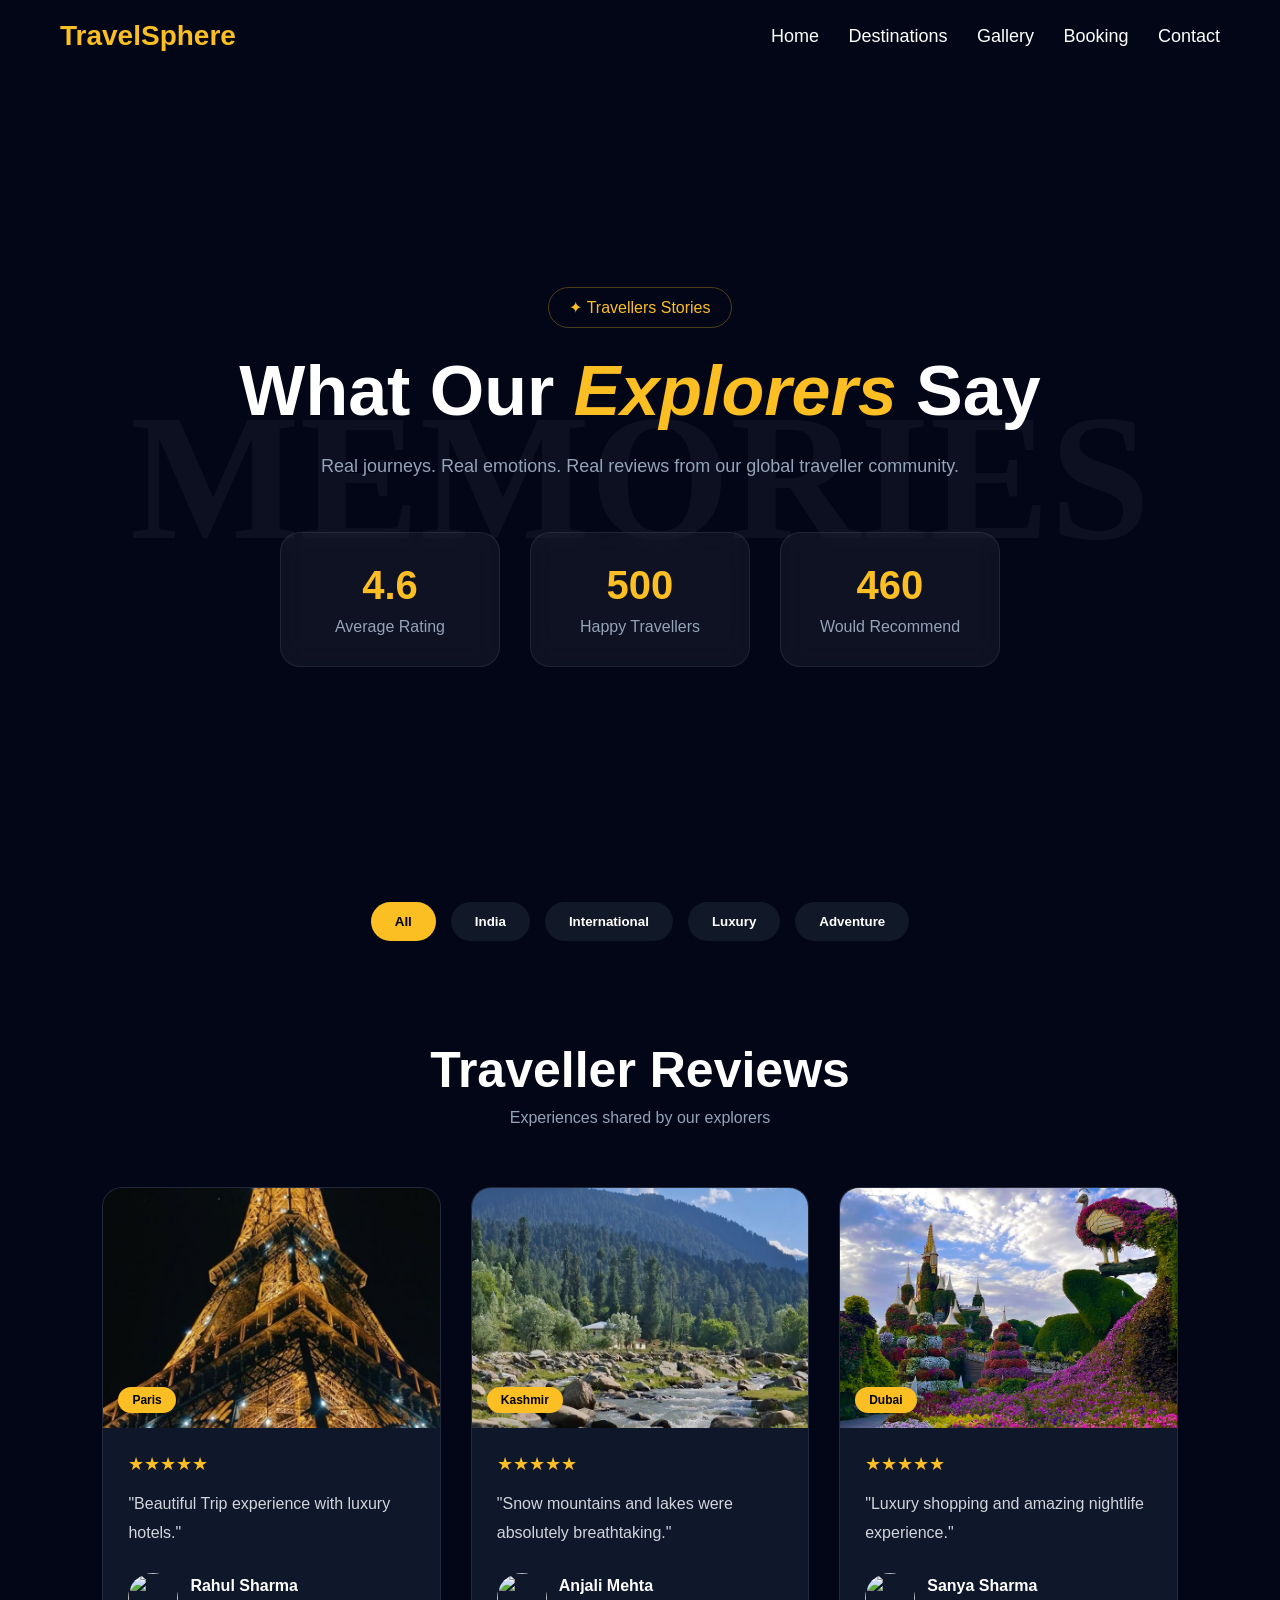
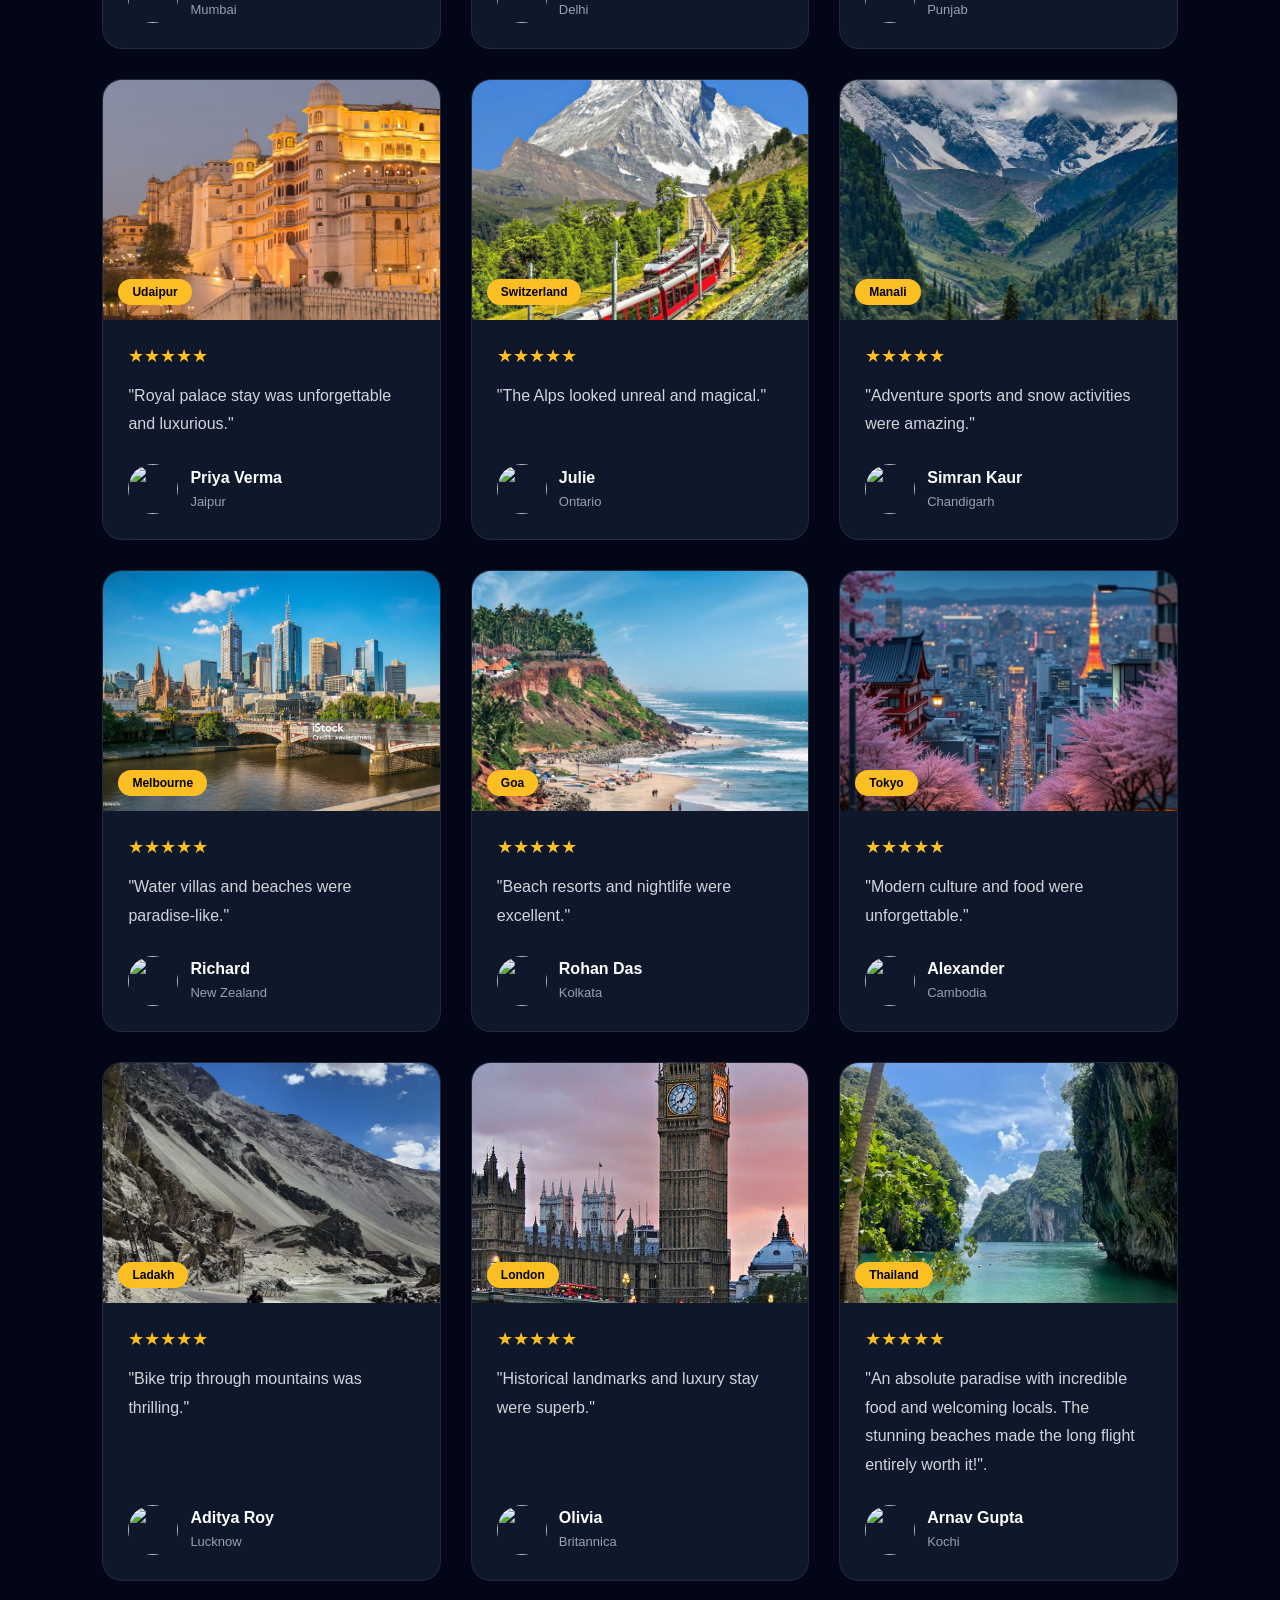
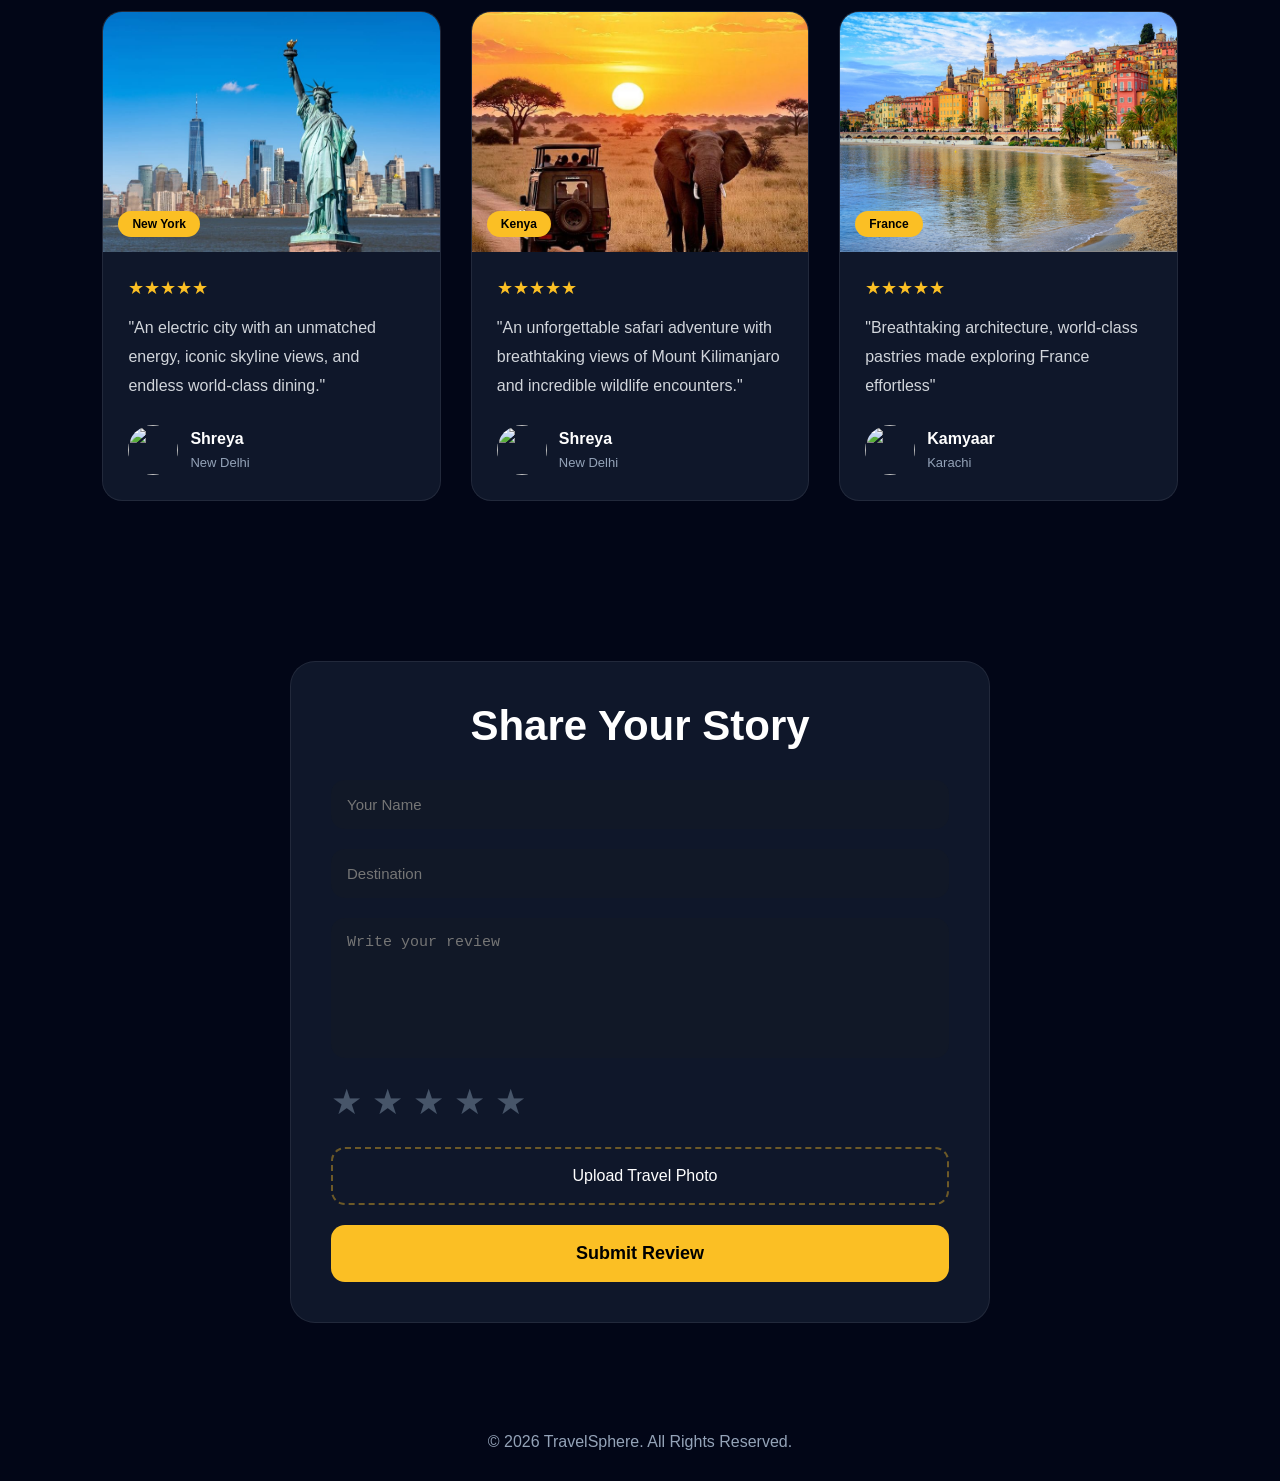
==== gallery.html @ 38e090d0 "Added images and project files" ====
<!DOCTYPE html>
<html lang="en">
<head>
    <meta charset="UTF-8" />
    <meta name="viewport" content="width=device-width, initial-scale=1.0" />
    <title>TravelSphere - Customer Reviews</title>
    <link rel="stylesheet" href="gallery.css">
</head>
<body>
    <!-- ================= HEADER ================= -->
    <header>
        <h1 class="logo">TravelSphere</h1>
        <nav>
            <a href="index.html">Home</a>
            <a href="destinations.html">Destinations</a>
            <a href="gallery.html">Gallery</a>
            <a href="booking.html">Booking</a>
            <a href="contact.html">Contact</a>
        </nav>
    </header>
    <section class="hero">
        <div class="hero-bg-text">MEMORIES</div>
        <div class="hero-content">
            <span class="hero-tag">
                ✦ Travellers Stories
            </span>
            <h1>
                What Our <span>Explorers</span> Say
            </h1>
            <p>
                Real journeys. Real emotions. Real reviews from our global traveller community.
            </p>
            <div class="stats">
                <div class="stat-box">
                    <h2 class="counter" data-target="4.6">4.6</h2>
                    <span>Average Rating</span>
                </div>
                <div class="stat-box">
                    <h2 class="counter" data-target="500">500</h2>
                    <span>Happy Travellers</span>
                </div>
                <div class="stat-box">
                    <h2 class="counter" data-target="460">460</h2>
                    <span>Would Recommend</span>
                </div>
            </div>
        </div>
    </section>
    <!-- FILTERS -->
    <section class="filters">
        <button class="filter-btn active" data-filter="all">All</button>
        <button class="filter-btn" data-filter="india">India</button>
        <button class="filter-btn" data-filter="international">International</button>
        <button class="filter-btn" data-filter="luxury">Luxury</button>
        <button class="filter-btn" data-filter="adventure">Adventure</button>
    </section>
    <!-- REVIEWS -->
    <section class="reviews-section">
        <div class="section-title">
            <h2>Traveller Reviews</h2>
            <p>Experiences shared by our explorers</p>
        </div>
        <div class="reviews-grid" id="reviewsGrid">
            <!-- CARD 1 -->
            <div class="review-card" data-category="international luxury">
                <div class="image-box">
                    <img src="IMAGES/PARIS.jpeg" alt="">
                    <span class="destination-tag">Paris</span>
                </div>
                <div class="review-content">
                    <div class="stars">★★★★★</div>
                    <p>"Beautiful Trip experience with luxury hotels."</p>
                    <div class="reviewer">
                        <img src="https://api.dicebear.com/7.x/avataaars/svg?seed=1">
                        <div>
                            <h4>Rahul Sharma</h4>
                            <span>Mumbai</span>
                        </div>
                    </div>
                </div>
            </div>
            <!-- CARD 2 -->
            <div class="review-card" data-category="india adventure">
                <div class="image-box">
                    <img src="IMAGES/Kashmir.jpeg" alt="">
                    <span class="destination-tag">Kashmir</span>
                </div>
                <div class="review-content">
                    <div class="stars">★★★★★</div>
                    <p>"Snow mountains and lakes were absolutely breathtaking."</p>
                    <div class="reviewer">
                        <img src="https://api.dicebear.com/7.x/avataaars/svg?seed=2">
                        <div>
                            <h4>Anjali Mehta</h4>
                            <span>Delhi</span>
                        </div>
                    </div>
                </div>
            </div>
            <!-- CARD 3 -->
            <div class="review-card" data-category="international luxury">
                <div class="image-box">
                    <img src="IMAGES/DUBAI2.jpeg" alt="">
                    <span class="destination-tag">Dubai</span>
                </div>
                <div class="review-content">
                    <div class="stars">★★★★★</div>
                    <p>"Luxury shopping and amazing nightlife experience."</p>
                    <div class="reviewer">
                        <img src="https://api.dicebear.com/7.x/avataaars/svg?seed=3">
                        <div>
                            <h4>Sanya Sharma</h4>
                            <span>Punjab</span>
                        </div>
                    </div>
                </div>
            </div>
            <!-- CARD 4 -->
            <div class="review-card" data-category="india luxury">
                <div class="image-box">
                    <img src="IMAGES/UDAIPUR.jpeg" alt="">
                    <span class="destination-tag">Udaipur</span>
                </div>
                <div class="review-content">
                    <div class="stars">★★★★★</div>
                    <p>"Royal palace stay was unforgettable and luxurious."</p>
                    <div class="reviewer">
                        <img src="https://api.dicebear.com/7.x/avataaars/svg?seed=4">
                        <div>
                            <h4>Priya Verma</h4>
                            <span>Jaipur</span>
                        </div>
                    </div>
                </div>
            </div>
            <!-- CARD 5 -->
            <div class="review-card" data-category="international adventure">
                <div class="image-box">
                    <img src="IMAGES/Switzerland2.jpeg" alt="">
                    <span class="destination-tag">Switzerland</span>
                </div>
                <div class="review-content">
                    <div class="stars">★★★★★</div>
                    <p>"The Alps looked unreal and magical."</p>
                    <div class="reviewer">
                        <img src="https://api.dicebear.com/7.x/avataaars/svg?seed=5">
                        <div>
                            <h4>Julie</h4>
                            <span>Ontario</span>
                        </div>
                    </div>
                </div>
            </div>
            <!-- CARD 6 -->
            <div class="review-card" data-category="india adventure">
                <div class="image-box">
                    <img src="IMAGES/Manali.jpeg" alt="">
                    <span class="destination-tag">Manali</span>
                </div>
                <div class="review-content">
                    <div class="stars">★★★★★</div>
                    <p>"Adventure sports and snow activities were amazing."</p>
                    <div class="reviewer">
                        <img src="https://api.dicebear.com/7.x/avataaars/svg?seed=6">
                        <div>
                            <h4>Simran Kaur</h4>
                            <span>Chandigarh</span>
                        </div>
                    </div>
                </div>
            </div>
            <!-- CARD 7 -->
            <div class="review-card" data-category="international luxury">
                <div class="image-box">
                    <img src="IMAGES/Melbourne.jpg" alt="">
                    <span class="destination-tag">Melbourne</span>
                </div>
                <div class="review-content">
                    <div class="stars">★★★★★</div>
                    <p>"Water villas and beaches were paradise-like."</p>
                    <div class="reviewer">
                        <img src="https://api.dicebear.com/7.x/avataaars/svg?seed=7">
                        <div>
                            <h4>Richard</h4>
                            <span>New Zealand</span>
                        </div>
                    </div>
                </div>
            </div>
            <!-- CARD 8 -->
            <div class="review-card" data-category="india luxury">
                <div class="image-box">
                    <img src="IMAGES/Goa.jpeg" alt="">
                    <span class="destination-tag">Goa</span>
                </div>
                <div class="review-content">
                    <div class="stars">★★★★★</div>
                    <p>"Beach resorts and nightlife were excellent."</p>
                    <div class="reviewer">
                        <img src="https://api.dicebear.com/7.x/avataaars/svg?seed=8">
                        <div>
                            <h4>Rohan Das</h4>
                            <span>Kolkata</span>
                        </div>
                    </div>
                </div>
            </div>
            <!-- CARD 9 -->
            <div class="review-card" data-category="international adventure">
                <div class="image-box">
                    <img src="IMAGES/TOKYO.jpeg" alt="">
                    <span class="destination-tag">Tokyo</span>
                </div>
                <div class="review-content">
                    <div class="stars">★★★★★</div>
                    <p>"Modern culture and food were unforgettable."</p>
                    <div class="reviewer">
                        <img src="https://api.dicebear.com/7.x/avataaars/svg?seed=9">
                        <div>
                            <h4>Alexander</h4>
                            <span>Cambodia</span>
                        </div>
                    </div>
                </div>
            </div>
            <!-- CARD 10 -->
            <div class="review-card" data-category="india adventure">
                <div class="image-box">
                    <img src="IMAGES/ladakh.jpeg" alt="">
                    <span class="destination-tag">Ladakh</span>
                </div>
                <div class="review-content">
                    <div class="stars">★★★★★</div>
                    <p>"Bike trip through mountains was thrilling."</p>
                    <div class="reviewer">
                        <img src="https://api.dicebear.com/7.x/avataaars/svg?seed=10">
                        <div>
                            <h4>Aditya Roy</h4>
                            <span>Lucknow</span>
                        </div>
                    </div>
                </div>
            </div>
            <!-- CARD 11 -->
            <div class="review-card" data-category="international luxury">
                <div class="image-box">
                    <img src="IMAGES/LONDON.jpeg" alt="">
                    <span class="destination-tag">London</span>
                </div>
                <div class="review-content">
                    <div class="stars">★★★★★</div>
                    <p>"Historical landmarks and luxury stay were superb."</p>
                    <div class="reviewer">
                        <img src="https://api.dicebear.com/7.x/avataaars/svg?seed=11">
                        <div>
                            <h4>Olivia</h4>
                            <span>Britannica</span>
                        </div>
                    </div>
                </div>
            </div>
            <!-- CARD 12 -->
            <div class="review-card" data-category="international luxury">
                <div class="image-box">
                    <img src="IMAGES/krabithailand.jpeg" alt="">
                    <span class="destination-tag">Thailand</span>
                </div>
                <div class="review-content">
                    <div class="stars">★★★★★</div>
                    <p>"An absolute paradise with incredible food and welcoming locals. The stunning beaches made the
                        long flight entirely worth it!".</p>
                    <div class="reviewer">
                        <img src="https://api.dicebear.com/7.x/avataaars/svg?seed=12">
                        <div>
                            <h4>Arnav Gupta</h4>
                            <span>Kochi</span>
                        </div>
                    </div>
                </div>
            </div>
            <!-- CARD 13 -->
            <div class="review-card" data-category="international luxury">
                <div class="image-box">
                    <img src="IMAGES/New York usa.jpg" alt="">
                    <span class="destination-tag">New York</span>
                </div>
                <div class="review-content">
                    <div class="stars">★★★★★</div>
                    <p>"An electric city with an unmatched energy, iconic skyline views, and endless world-class dining."</p>
                    <div class="reviewer">
                        <img src="https://api.dicebear.com/7.x/avataaars/svg?seed=14">
                        <div>
                            <h4>Shreya</h4>
                            <span>New Delhi</span>
                        </div>
                    </div>
                </div>
            </div>
            <!-- CARD 14 -->
            <div class="review-card" data-category="international adventure">
                <div class="image-box">
                    <img src="IMAGES/KENYA.jpeg" alt="">
                    <span class="destination-tag">Kenya</span>
                </div>
                <div class="review-content">
                    <div class="stars">★★★★★</div>
                    <p>"An unforgettable safari adventure with breathtaking views of Mount Kilimanjaro and incredible wildlife encounters."</p>
                    <div class="reviewer">
                        <img src="https://api.dicebear.com/7.x/avataaars/svg?seed=16">
                        <div>
                            <h4>Shreya</h4>
                            <span>New Delhi</span>
                        </div>
                    </div>
                </div>
            </div>
            <!-- CARD 15 -->
            <div class="review-card" data-category="international luxury">
                <div class="image-box">
                    <img src="IMAGES/Menton in france.jpg" alt="">
                    <span class="destination-tag">France</span>
                </div>
                <div class="review-content">
                    <div class="stars">★★★★★</div>
                    <p>"Breathtaking architecture, world-class pastries made exploring France effortless"</p>
                    <div class="reviewer">
                        <img src="https://api.dicebear.com/7.x/avataaars/svg?seed=17">
                        <div>
                            <h4>Kamyaar</h4>
                            <span>Karachi</span>
                        </div>
                    </div>
                </div>
            </div>
        </div>
    </section>
    <!-- ADD REVIEW -->
    <section class="add-review-section">
        <div class="form-container">
            <h2>Share Your Story</h2>
            <input type="text" id="name" placeholder="Your Name">
            <input type="text" id="destination" placeholder="Destination">
            <textarea id="reviewText" placeholder="Write your review"></textarea>
            <div class="star-rating" id="starRating">
                <span class="star" data-value="1">★</span>
                <span class="star" data-value="2">★</span>
                <span class="star" data-value="3">★</span>
                <span class="star" data-value="4">★</span>
                <span class="star" data-value="5">★</span>
            </div>
            <label class="upload-btn">
                <i class="fa-solid fa-camera"></i>
                Upload Travel Photo
                <input type="file" id="photoUpload" hidden>
            </label>
            <div class="preview-box hidden" id="previewBox">
                <img id="previewImage" src="">
            </div>
            <button id="submitBtn">
                Submit Review
            </button>
        </div>
    </section>
    <!-- FOOTER -->
    <footer>
        <p>© 2026 TravelSphere. All Rights Reserved.</p>
    </footer>
    <script src="gallery.js"></script>
</body>
</html>
---- gallery.css ----
/* Removes default browser spacing and sets box model */
* {
    margin: 0;
    padding: 0;
    box-sizing: border-box;
}
/* ================= BODY ================= */
/* Main page styling */
body {
    font-family: 'DM Sans', sans-serif;
    background: #020617;
    color: white;
    overflow-x: hidden; /* Prevent horizontal scrolling */
}
/* ================= HEADER ================= */
header {
    display: flex; /* Flexbox layout */
    justify-content: space-between; /* Space between logo and nav */
    align-items: center; /* Vertical alignment */
    padding: 20px 60px; /* Inner spacing */
    background: #020617; /* Dark background */
    position: sticky; /* Sticky header */
    top: 0; /* Stick to top */
    z-index: 1000; /* Keep above other content */
}
/* ================= LOGO ================= */
.logo {
    color: #fbbf24; /* Gold color */
    font-size: 28px;
    font-weight: bold;
}
/* ================= NAVIGATION ================= */
nav a {
    color: white;
    margin-left: 25px; /* Space between links */
    text-decoration: none; /* Remove underline */
    font-size: 18px;
    position: relative; /* Needed for hover underline */
}
/* Underline animation */
nav a::after {
    content: "";
    position: absolute;
    width: 0%; /* Hidden by default */
    height: 2px;
    background: #fbbf24;
    left: 0;
    bottom: -5px;
    transition: 0.4s;
}
/* Expand underline on hover */
nav a:hover::after {
    width: 100%;
}
/* ================= HERO SECTION ================= */
.hero {
    min-height: 90vh; /* Full screen height */
    display: flex;
    justify-content: center;
    align-items: center;
    text-align: center;
    position: relative;
    padding: 80px 20px;
}
/* Large faded background text */
.hero-bg-text {
    position: absolute;
    font-size: 180px;
    opacity: 0.04;
    font-family: 'Playfair Display', serif;
    font-weight: bold;
}
/* Hero content container */
.hero-content {
    position: relative;
    z-index: 2;
    max-width: 850px;
}
/* Small hero badge/tag */
.hero-tag {
    display: inline-block;
    padding: 10px 20px;
    border: 1px solid rgba(251, 191, 36, 0.3);
    border-radius: 50px;
    color: #fbbf24;
    margin-bottom: 25px;
}
/* Main hero heading */
.hero h1 {
    font-size: 70px;
    line-height: 1.1;
    margin-bottom: 20px;
}
/* Highlighted text inside heading */
.hero h1 span {
    color: #fbbf24;
    font-style: italic;
}
/* Hero paragraph */
.hero p {
    color: #94a3b8;
    font-size: 18px;
    line-height: 1.8;
    margin-bottom: 50px;
}
/* ================= STATS SECTION ================= */
.stats {
    display: flex;
    justify-content: center;
    gap: 30px;
    flex-wrap: wrap;
}
/* Individual stat card */
.stat-box {
    background: rgba(255, 255, 255, 0.05);
    border: 1px solid rgba(255, 255, 255, 0.08);
    padding: 30px;
    border-radius: 20px;
    width: 220px;
    backdrop-filter: blur(15px);
    transition: 0.3s;
}
/* Hover effect */
.stat-box:hover {
    transform: translateY(-8px);
}
/* Stat number */
.stat-box h2 {
    color: #fbbf24;
    font-size: 40px;
    margin-bottom: 10px;
}
/* Stat label */
.stat-box span {
    color: #94a3b8;
}
/* ================= FILTER BUTTONS ================= */
.filters {
    display: flex;
    justify-content: center;
    gap: 15px;
    flex-wrap: wrap;
    padding: 20px;
}
/* Filter button style */
.filter-btn {
    padding: 12px 24px;
    border: none;
    border-radius: 40px;
    background: #111827;
    color: white;
    cursor: pointer;
    transition: 0.3s;
    font-weight: 600;
}
/* Active and hover state */
.filter-btn:hover,
.filter-btn.active {
    background: #fbbf24;
    color: black;
}
/* ================= REVIEWS SECTION ================= */
.reviews-section {
    padding: 80px 8%;
}
/* Section title wrapper */
.section-title {
    text-align: center;
    margin-bottom: 60px;
}
/* Main section heading */
.section-title h2 {
    font-size: 50px;
    margin-bottom: 10px;
}
/* Section subtitle */
.section-title p {
    color: #94a3b8;
}
/* ================= REVIEW GRID ================= */
/* 3 cards per row */
.reviews-grid {
    display: grid;
    grid-template-columns: repeat(3, minmax(0, 1fr));
    gap: 30px;
    align-items: stretch;
}
/* ================= REVIEW CARD ================= */
.review-card {
    background: #0f172a;
    border-radius: 20px;
    overflow: hidden;
    transition: 0.4s;
    border: 1px solid rgba(255, 255, 255, 0.08);
    backdrop-filter: blur(15px);
    display: flex;
    flex-direction: column;
    height: 100%;
    min-height: 100%;
}
/* Card hover animation */
.review-card:hover {
    transform: translateY(-10px);
    box-shadow: 0 20px 40px rgba(0, 0, 0, 0.5);
}
/* ================= IMAGE BOX ================= */
.image-box {
    position: relative;
    overflow: hidden;
}
/* Review image */
.image-box img {
    width: 100%;
    height: 240px;
    object-fit: cover;
    transition: 0.5s;
    cursor: pointer;
    display: block;
}
/* Zoom image on hover */
.review-card:hover img {
    transform: scale(1.08);
}
/* Destination tag on image */
.destination-tag {
    position: absolute;
    bottom: 15px;
    left: 15px;
    background: #fbbf24;
    color: black;
    padding: 6px 14px;
    border-radius: 30px;
    font-size: 12px;
    font-weight: bold;
}
/* ================= REVIEW CONTENT ================= */
.review-content {
    padding: 25px;
    display: flex;
    flex-direction: column;
    flex: 1;
}
/* Star ratings */
.stars {
    color: #fbbf24;
    margin-bottom: 15px;
    font-size: 18px;
}
/* Review text */
.review-content p {
    line-height: 1.8;
    color: #d1d5db;
    margin-bottom: 25px;
    flex: 1;
}
/* ================= REVIEWER INFO ================= */
.reviewer {
    display: flex;
    align-items: center;
    gap: 12px;
    margin-top: auto;
}
/* Reviewer profile image */
.reviewer img {
    width: 50px;
    height: 50px;
    border-radius: 50%;
}
/* Reviewer name */
.reviewer h4 {
    margin-bottom: 5px;
}
/* Reviewer role/location */
.reviewer span {
    color: #94a3b8;
    font-size: 13px;
}
/* ================= ADD REVIEW SECTION ================= */
.add-review-section {
    padding: 80px 8%;
}
/* Review form container */
.form-container {
    max-width: 700px;
    margin: auto;
    background: #0f172a;
    padding: 40px;
    border-radius: 25px;
    border: 1px solid rgba(255, 255, 255, 0.08);
}
/* Form heading */
.form-container h2 {
    text-align: center;
    margin-bottom: 30px;
    font-size: 42px;
}
/* Input and textarea styling */
.form-container input,
.form-container textarea {
    width: 100%;
    padding: 16px;
    margin-bottom: 20px;
    border: none;
    outline: none;
    border-radius: 14px;
    background: #111827;
    color: white;
    font-size: 15px;
}
/* Textarea custom height */
.form-container textarea {
    height: 140px;
    resize: none;
}
/* ================= STAR RATING ================= */
.star-rating {
    display: flex;
    gap: 10px;
    margin-bottom: 25px;
}
/* Individual star */
.star {
    font-size: 35px;
    cursor: pointer;
    color: #475569;
    transition: 0.3s;
}
/* Active selected star */
.star.active {
    color: #fbbf24;
}
/* ================= IMAGE UPLOAD ================= */
.upload-btn {
    display: flex;
    align-items: center;
    justify-content: center;
    gap: 10px;
    padding: 18px;
    border: 2px dashed rgba(251, 191, 36, 0.4);
    border-radius: 14px;
    cursor: pointer;
    margin-bottom: 20px;
    transition: 0.3s;
}
/* Upload hover effect */
.upload-btn:hover {
    background: rgba(251, 191, 36, 0.08);
}
/* ================= IMAGE PREVIEW ================= */
.preview-box {
    margin-bottom: 20px;
}
/* Preview image */
.preview-box img {
    width: 100%;
    border-radius: 15px;
    height: 260px;
    object-fit: cover;
}
/* Hidden utility class */
.hidden {
    display: none;
}
/* ================= SUBMIT BUTTON ================= */
#submitBtn {
    width: 100%;
    padding: 18px;
    border: none;
    border-radius: 14px;
    background: #fbbf24;
    color: black;
    font-size: 18px;
    font-weight: bold;
    cursor: pointer;
    transition: 0.3s;
}
/* Button hover effect */
#submitBtn:hover {
    transform: translateY(-3px);
    box-shadow: 0 10px 25px rgba(251, 191, 36, 0.25);
}
/* ================= FOOTER ================= */
footer {
    text-align: center;
    padding: 30px;
    color: #94a3b8;
}
/* ================= RESPONSIVE DESIGN ================= */
/* ===== TABLET VIEW ===== */
@media(max-width:992px) {
    /* Show 2 cards per row */
    .reviews-grid {
        grid-template-columns: repeat(2, 1fr);
    }
    /* Smaller hero heading */
    .hero h1 {
        font-size: 55px;
    }
}
/* ===== MOBILE VIEW ===== */
@media(max-width:768px) {
    /* Adjust hero heading */
    .hero h1 {
        font-size: 45px;
    }
    /* Smaller background text */
    .hero-bg-text {
        font-size: 100px;
    }
    /* Smaller section heading */
    .section-title h2 {
        font-size: 38px;
    }
    /* Reduce form padding */
    .form-container {
        padding: 25px;
    }
    /* Hide navbar */
    .navbar {
        display: none;
    }
    /* Single column cards */
    .reviews-grid {
        grid-template-columns: 1fr;
    }
    /* Stack stats vertically */
    .stats {
        flex-direction: column;
        align-items: center;
    }
    /* Responsive stat cards */
    .stat-box {
        width: 100%;
        max-width: 320px;
    }
}
/* ===== SMALL MOBILE VIEW ===== */
@media(max-width:480px) {
    /* Smaller hero text */
    .hero h1 {
        font-size: 36px;
    }
    /* Smaller section titles */
    .section-title h2 {
        font-size: 30px;
    }
    /* Reduce review content padding */
    .review-content {
        padding: 20px;
    }
    /* Reduce form padding */
    .form-container {
        padding: 20px;
    }
}
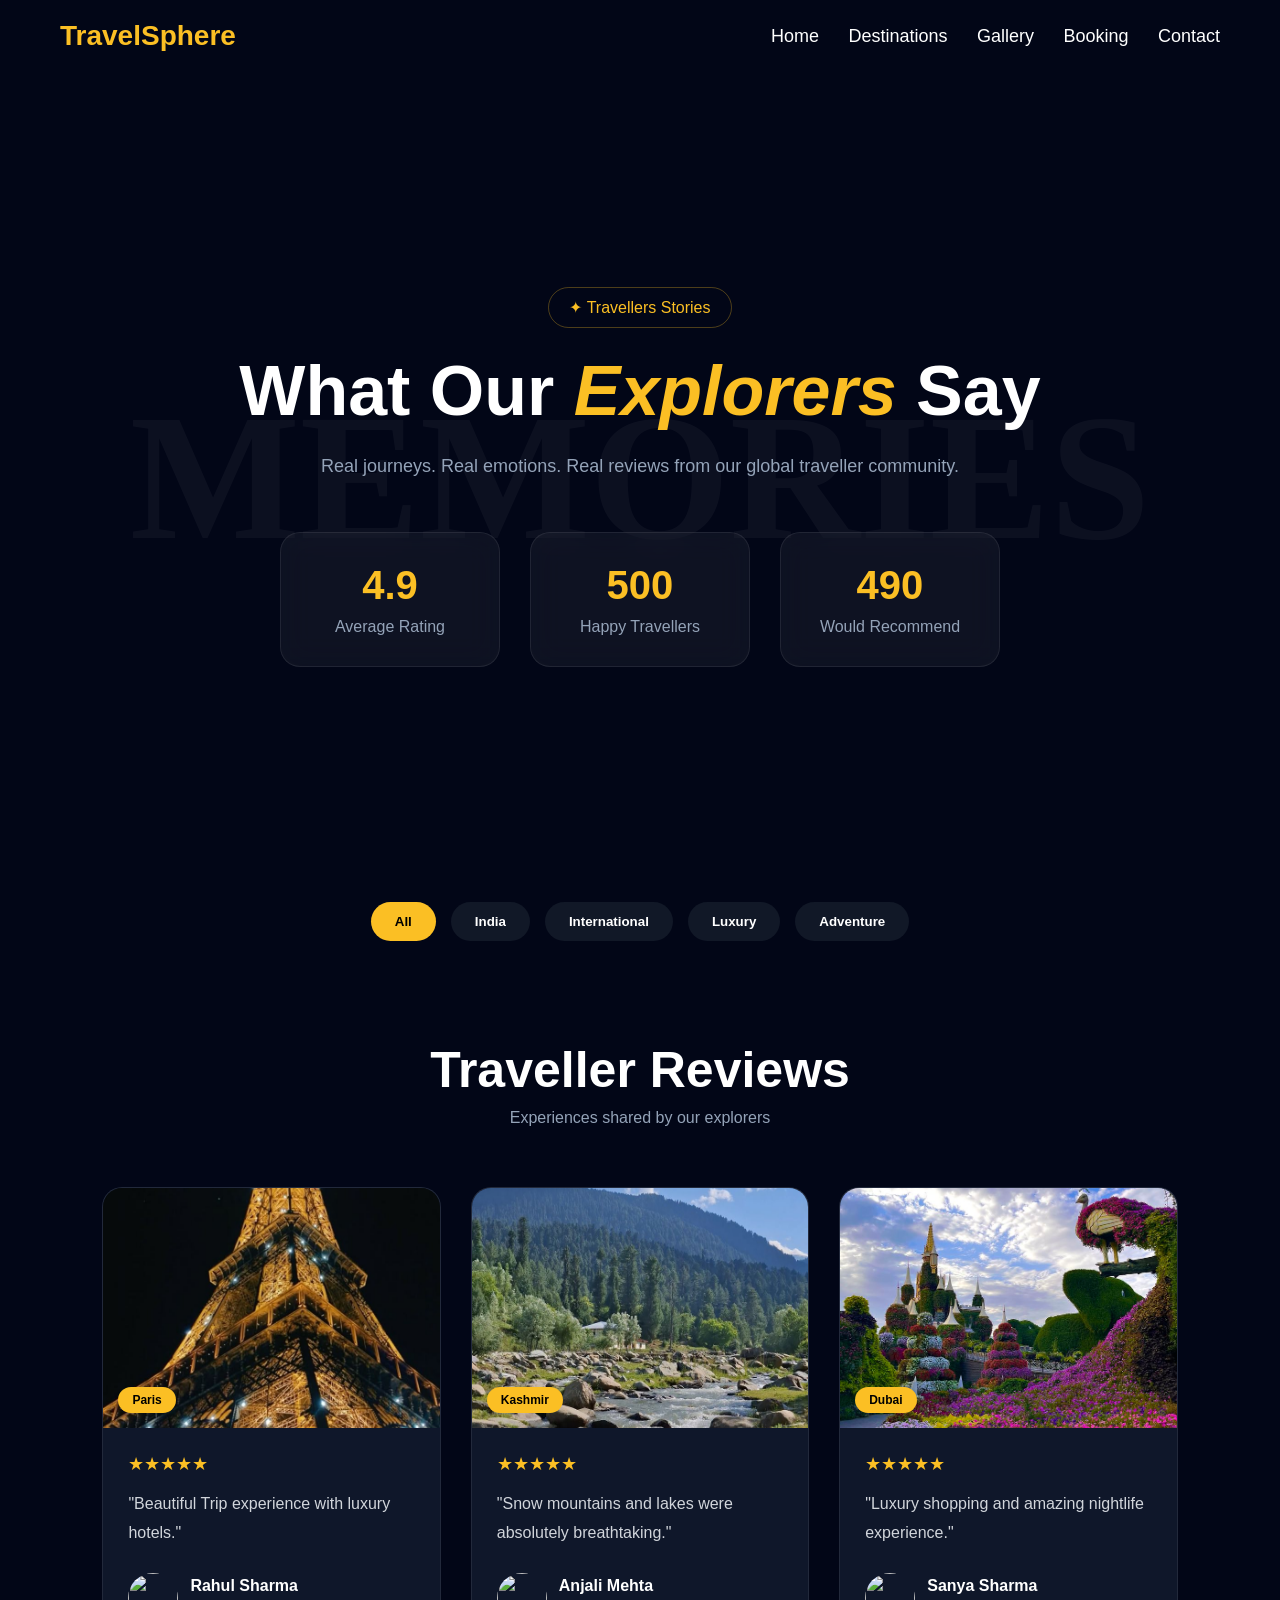
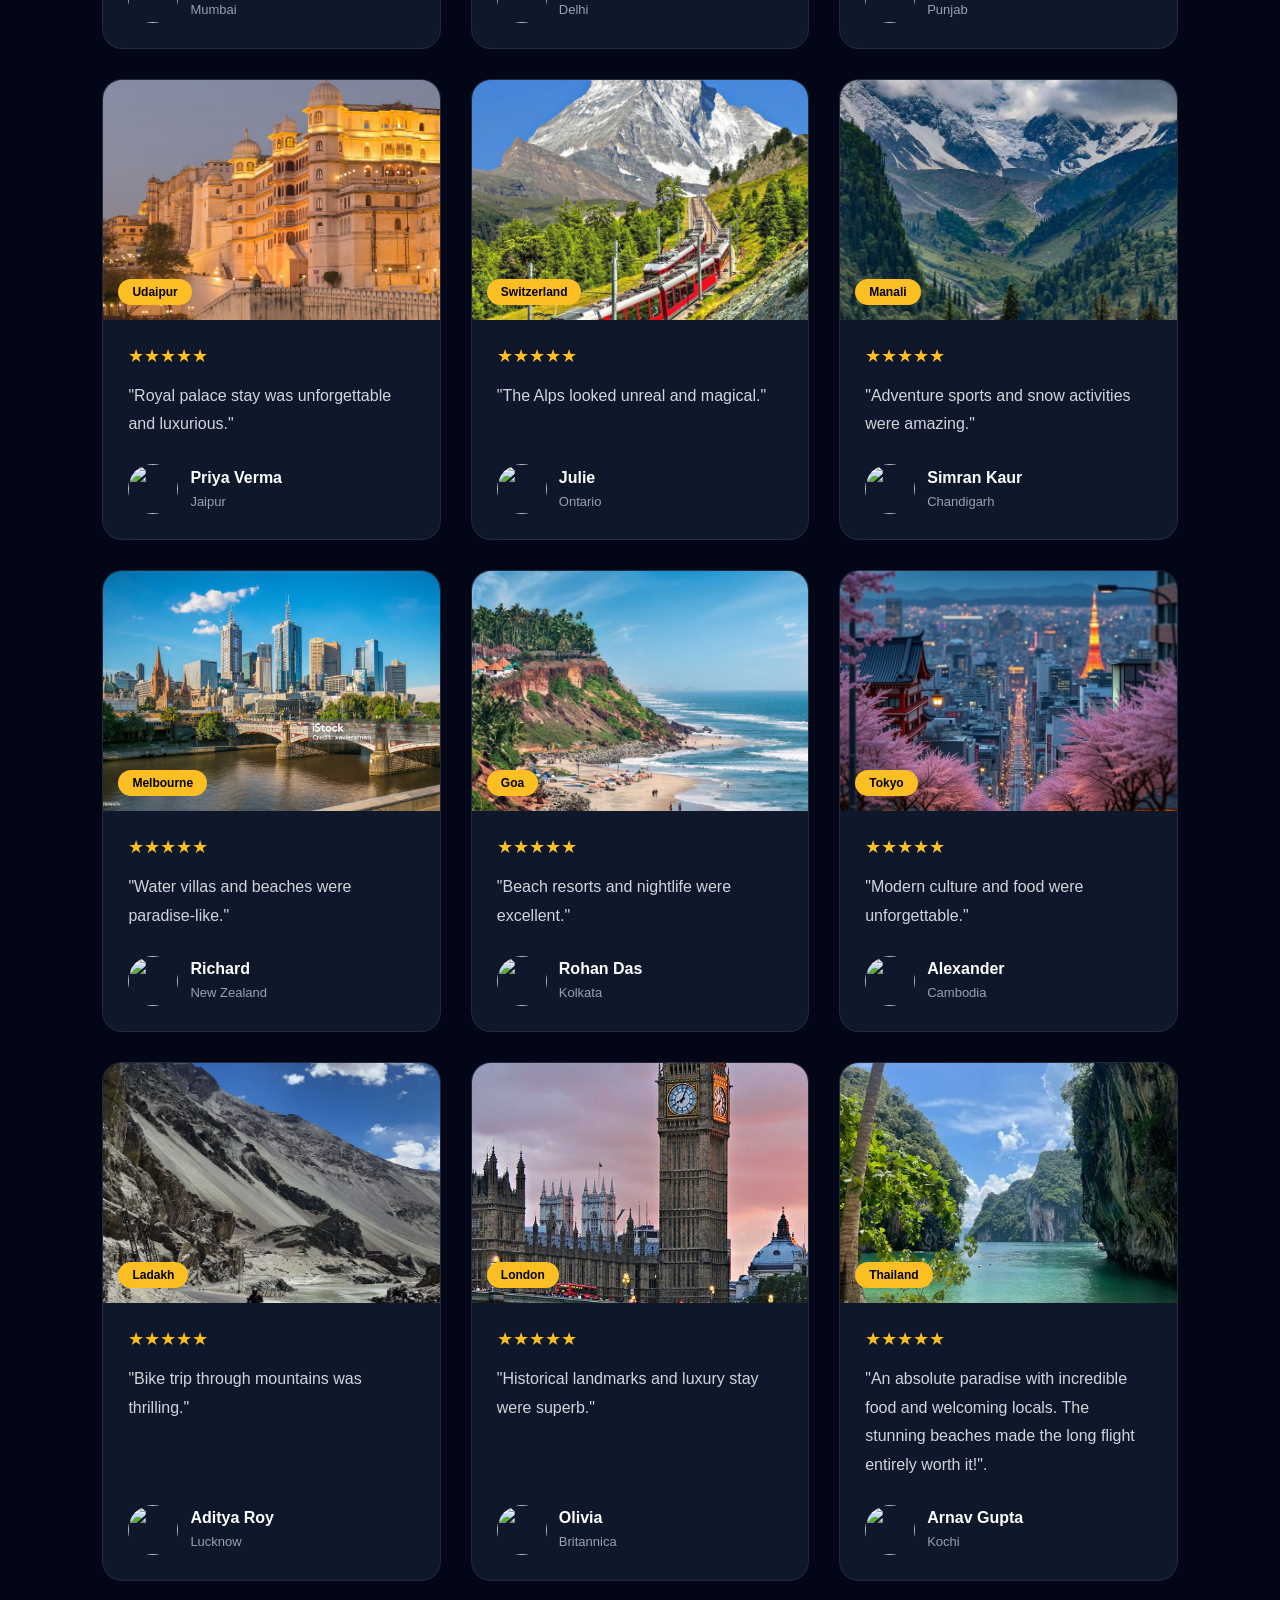
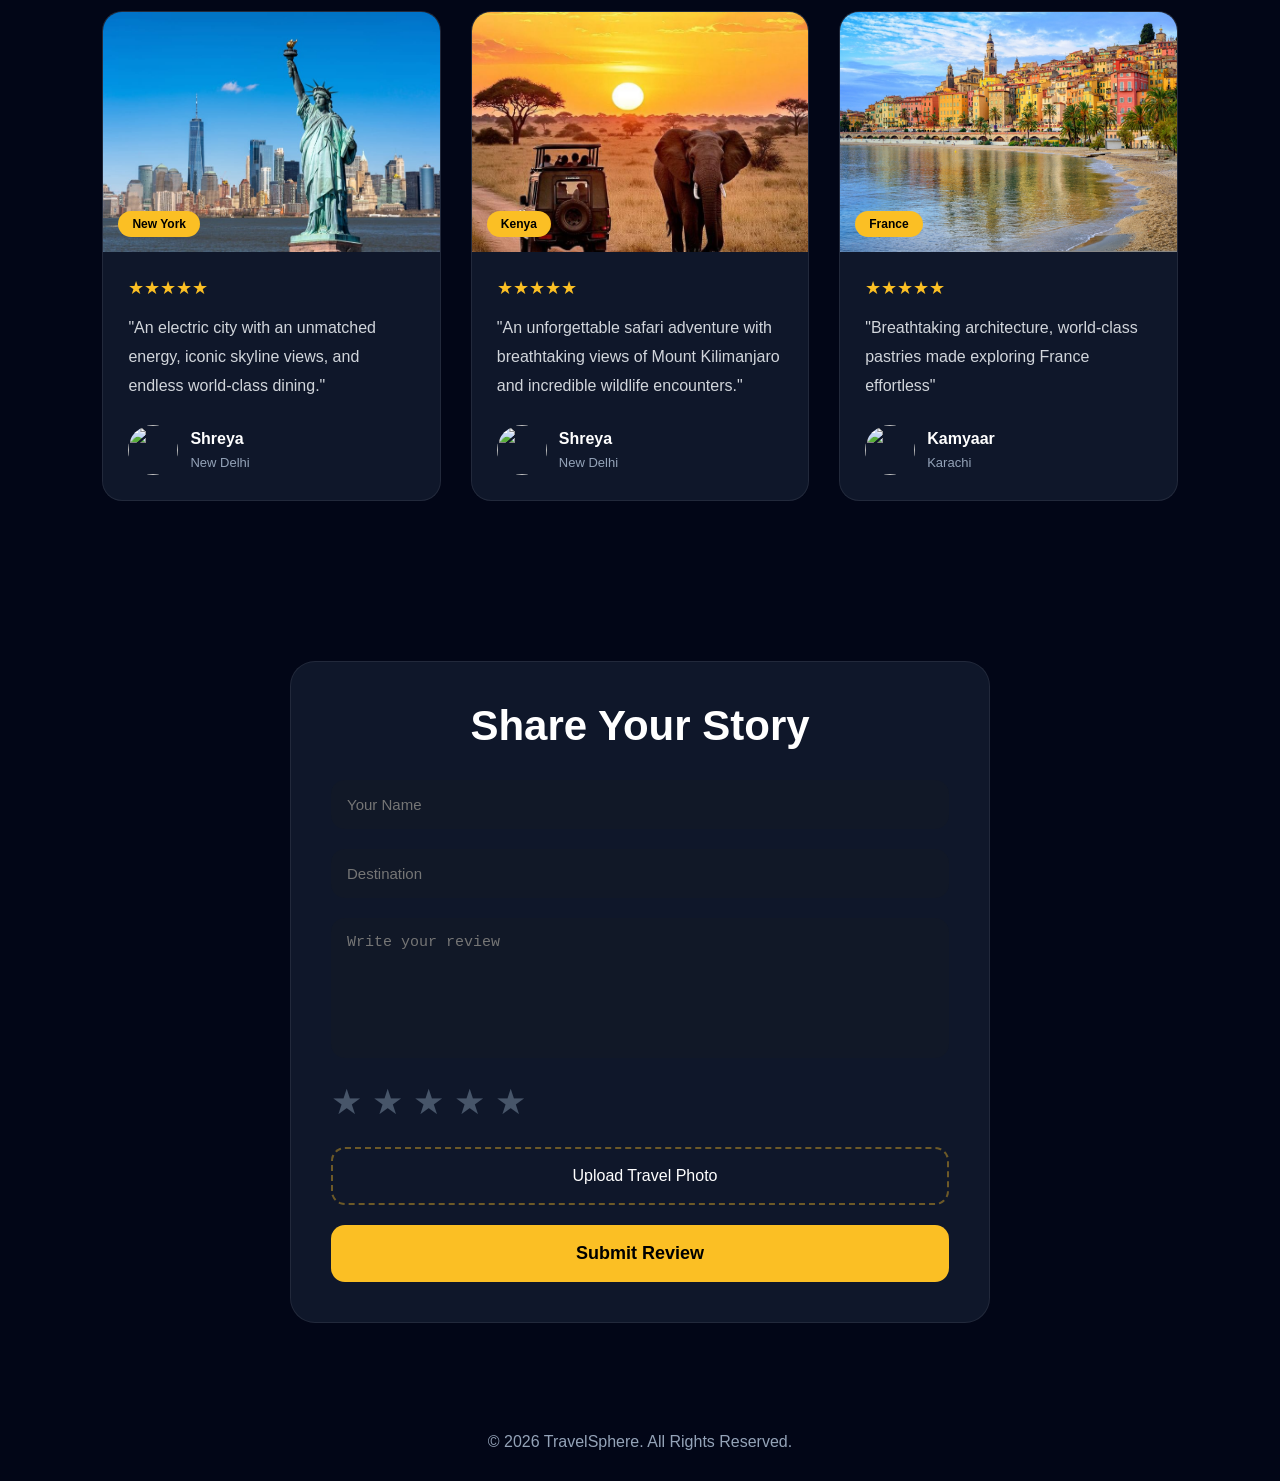
==== commit 344ac3b0: "updated gallery page" ====
--- a/gallery.html
+++ b/gallery.html
@@ -32,7 +32,7 @@
             </p>
             <div class="stats">
                 <div class="stat-box">
-                    <h2 class="counter" data-target="4.6">4.6</h2>
+                    <h2 class="counter" data-target="4.9">4.9</h2>
                     <span>Average Rating</span>
                 </div>
                 <div class="stat-box">
@@ -40,7 +40,7 @@
                     <span>Happy Travellers</span>
                 </div>
                 <div class="stat-box">
-                    <h2 class="counter" data-target="460">460</h2>
+                    <h2 class="counter" data-target="490">490</h2>
                     <span>Would Recommend</span>
                 </div>
             </div>
--- a/gallery.css
+++ b/gallery.css
@@ -1,3 +1,4 @@
+/* ================= RESET ================= */
 /* Removes default browser spacing and sets box model */
 * {
     margin: 0;
